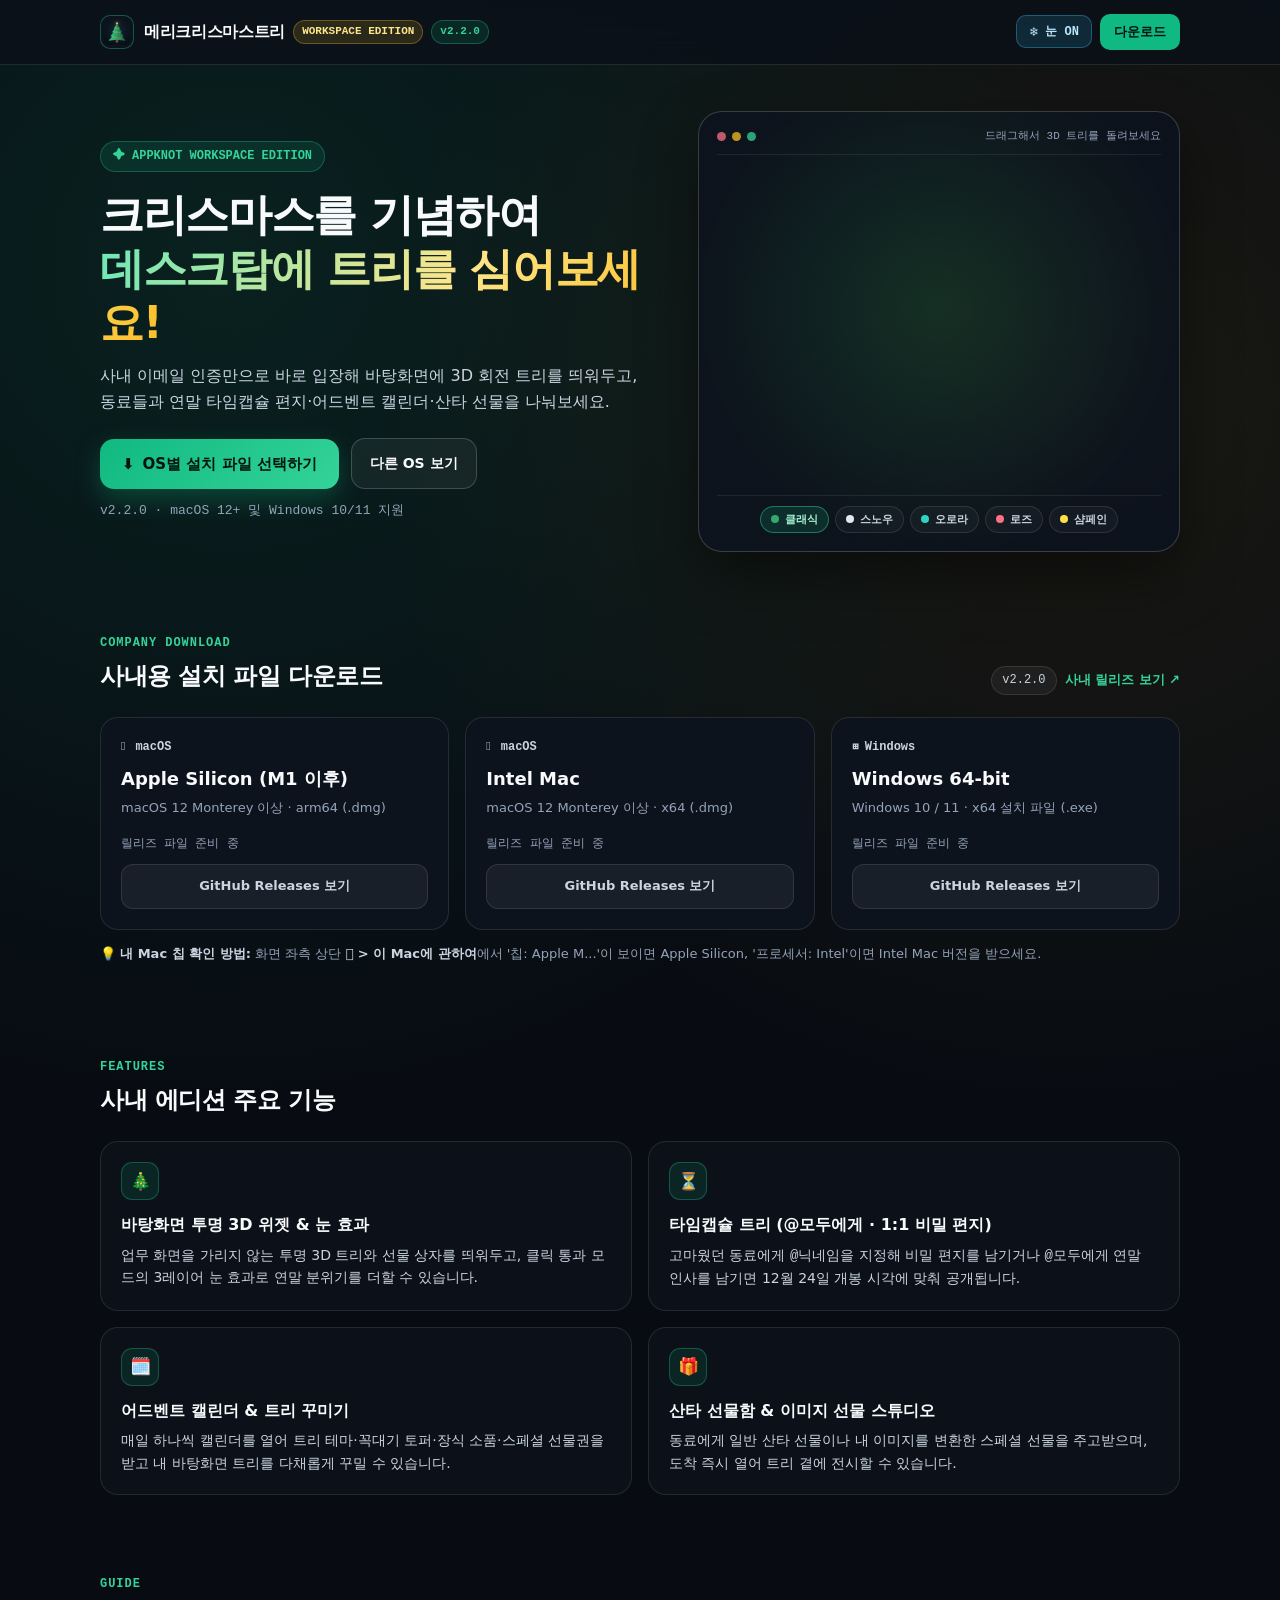
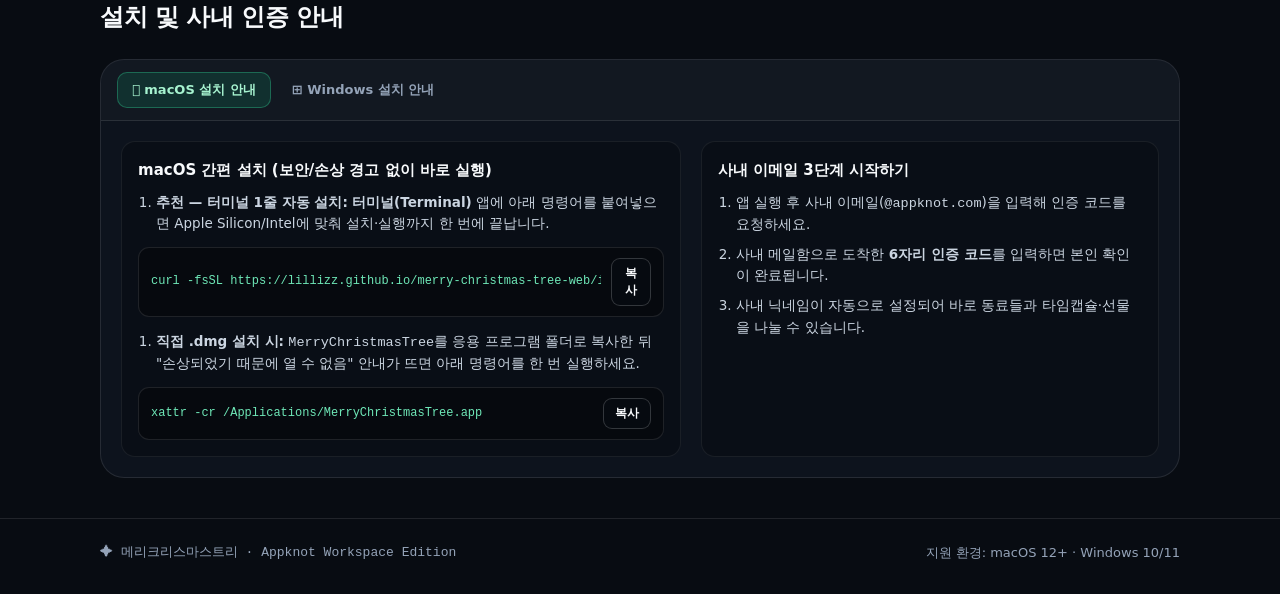
==== company/index.html @ cea4613d "init: init" ====
<!doctype html>
<html lang="ko">
  <head>
    <meta charset="UTF-8" />
    <meta name="viewport" content="width=device-width, initial-scale=1.0" />
    <meta name="robots" content="noindex, nofollow" />
    <title>메리크리스마스트리 (사내 배포용) — 3D 데스크탑 위젯</title>
    <meta
      name="description"
      content="사내 구성원 전용 메리크리스마스트리 데스크탑 위젯 설치 페이지입니다."
    />
    <meta name="theme-color" content="#080c12" />
    <link rel="icon" type="image/png" href="../assets/icon.png" />
    <link rel="stylesheet" href="../assets/styles.css" />
    <script src="../assets/config.company.js" defer></script>
    <script src="../assets/ascii-tree.js" defer></script>
    <script src="../assets/app.js" defer></script>
  </head>
  <body>
    <canvas id="snow-overlay-canvas" class="snow-canvas" aria-hidden="true"></canvas>

    <div class="page-shell">
      <header class="site-header">
        <div class="container header-inner">
          <a href="#top" class="brand-link">
            <img src="../assets/icon.png" alt="메리크리스마스트리 아이콘" class="brand-icon" />
            <span class="brand-text">
              <span class="brand-title">메리크리스마스트리</span>
              <span class="edition-pill mono-font">WORKSPACE EDITION</span>
              <span id="nav-version-badge" class="version-pill mono-font">v2.2.0</span>
            </span>
          </a>

          <div class="header-actions">
            <button
              type="button"
              class="icon-toggle-btn is-active"
              data-snow-toggle
              aria-pressed="true"
              title="배경 눈 내리기 켜기/끄기"
            >
              <span>❄</span>
              <span data-snow-label class="mono-font">눈 ON</span>
            </button>
            <a href="#download" class="nav-cta-btn">다운로드</a>
          </div>
        </div>
      </header>

      <main id="top">
        <!-- 히어로 섹션 -->
        <section class="hero-section">
          <div class="container hero-grid">
            <div>
              <div class="hero-badge mono-font">
                <span>✦</span>
                <span>APPKNOT WORKSPACE EDITION</span>
              </div>
              <h1 class="hero-title">
                크리스마스를 기념하여<br />
                <span class="accent">데스크탑에 트리를 심어보세요!</span>
              </h1>
              <p class="hero-desc">
                사내 이메일 인증만으로 바로 입장해 바탕화면에 3D 회전 트리를 띄워두고,
                동료들과 연말 타임캡슐 편지·어드벤트 캘린더·산타 선물을 나눠보세요.
              </p>

              <div class="hero-cta-row">
                <a id="hero-download-btn" href="#download" class="btn-primary">
                  <span>⬇</span>
                  <span data-btn-label>사내용 설치 파일 다운로드</span>
                </a>
                <a href="#download" class="btn-secondary">다른 OS 보기</a>
              </div>

              <p id="hero-platform-note" class="hero-platform-note mono-font">
                macOS 12+ · Windows 10/11 · 사내 이메일(@appknot.com) 로그인 전용
              </p>

              <div id="mobile-notice" class="mobile-notice" hidden>
                <span>PC(macOS · Windows) 전용 앱입니다. 사내 PC에서 열어 설치해 주세요.</span>
                <button
                  type="button"
                  class="copy-mini-btn"
                  data-copy-text="__CURRENT_URL__"
                >
                  <span data-copy-label>페이지 링크 복사</span>
                </button>
              </div>
            </div>

            <!-- 3D 트리 실시간 미리보기 -->
            <div class="tree-showcase">
              <div class="showcase-topbar">
                <div class="window-dots" aria-hidden="true">
                  <span></span>
                  <span></span>
                  <span></span>
                </div>
                <span class="showcase-hint mono-font">드래그해서 3D 트리를 돌려보세요</span>
              </div>

              <div class="tree-canvas-wrap">
                <canvas id="hero-tree-canvas" class="tree-canvas"></canvas>
              </div>

              <div class="theme-switcher" role="group" aria-label="트리 테마 미리보기">
                <button type="button" class="theme-chip is-active" data-theme-btn="classic">
                  <span class="theme-dot" style="background: #36a86d"></span>
                  <span>클래식</span>
                </button>
                <button type="button" class="theme-chip" data-theme-btn="snow-white">
                  <span class="theme-dot" style="background: #e2e8f0"></span>
                  <span>스노우</span>
                </button>
                <button type="button" class="theme-chip" data-theme-btn="aurora">
                  <span class="theme-dot" style="background: #2dd4bf"></span>
                  <span>오로라</span>
                </button>
                <button type="button" class="theme-chip" data-theme-btn="rose-winter">
                  <span class="theme-dot" style="background: #fb7185"></span>
                  <span>로즈</span>
                </button>
                <button type="button" class="theme-chip" data-theme-btn="champagne">
                  <span class="theme-dot" style="background: #fde047"></span>
                  <span>샴페인</span>
                </button>
              </div>
            </div>
          </div>
        </section>

        <!-- OS별 다운로드 섹션 -->
        <section id="download" class="section-block">
          <div class="container">
            <div class="section-header">
              <div>
                <p class="section-eyebrow mono-font">COMPANY DOWNLOAD</p>
                <h2 class="section-title">사내용 설치 파일 다운로드</h2>
              </div>
              <div class="section-meta">
                <span id="release-version-badge" class="meta-pill mono-font">v2.2.0</span>
                <span id="release-date-badge" class="meta-pill mono-font" hidden></span>
                <a
                  id="github-releases-link"
                  href="#download"
                  target="_blank"
                  rel="noopener noreferrer"
                  class="text-link"
                >
                  사내 릴리즈 보기 ↗
                </a>
              </div>
            </div>

            <div id="release-notes-box" class="release-notes-box" hidden>
              <div class="release-notes-title mono-font">RELEASE NOTES</div>
              <div id="release-notes-text"></div>
            </div>

            <div class="download-grid">
              <article class="download-card" data-platform-card="mac-arm64">
                <div>
                  <div class="card-top-row">
                    <span class="os-tag mono-font"> macOS</span>
                    <span class="rec-badge" data-rec-badge hidden>추천</span>
                  </div>
                  <h3 class="card-title">Apple Silicon (M1 이후)</h3>
                  <p class="card-sub">macOS 12 Monterey 이상 · arm64 (.dmg)</p>
                </div>
                <div class="card-bottom">
                  <span class="asset-meta mono-font" data-asset-meta>확인 중...</span>
                  <a href="#download" class="card-download-btn" data-card-download>
                    <span data-btn-label>설치 파일 다운로드</span>
                  </a>
                </div>
              </article>

              <article class="download-card" data-platform-card="mac-x64">
                <div>
                  <div class="card-top-row">
                    <span class="os-tag mono-font"> macOS</span>
                    <span class="rec-badge" data-rec-badge hidden>추천</span>
                  </div>
                  <h3 class="card-title">Intel Mac</h3>
                  <p class="card-sub">macOS 12 Monterey 이상 · x64 (.dmg)</p>
                </div>
                <div class="card-bottom">
                  <span class="asset-meta mono-font" data-asset-meta>확인 중...</span>
                  <a href="#download" class="card-download-btn" data-card-download>
                    <span data-btn-label>설치 파일 다운로드</span>
                  </a>
                </div>
              </article>

              <article class="download-card" data-platform-card="win-x64">
                <div>
                  <div class="card-top-row">
                    <span class="os-tag mono-font">⊞ Windows</span>
                    <span class="rec-badge" data-rec-badge hidden>추천</span>
                  </div>
                  <h3 class="card-title">Windows 64-bit</h3>
                  <p class="card-sub">Windows 10 / 11 · x64 설치 파일 (.exe)</p>
                </div>
                <div class="card-bottom">
                  <span class="asset-meta mono-font" data-asset-meta>확인 중...</span>
                  <a href="#download" class="card-download-btn" data-card-download>
                    <span data-btn-label>설치 파일 다운로드</span>
                  </a>
                </div>
              </article>
            </div>

            <p class="arch-tip">
              💡 <strong>내 Mac 칩 확인 방법:</strong> 화면 좌측 상단 <strong> &gt; 이 Mac에 관하여</strong>에서
              '칩: Apple M...'이 보이면 Apple Silicon, '프로세서: Intel'이면 Intel Mac 버전을 받으세요.
            </p>
          </div>
        </section>

        <!-- 주요 기능 소개 -->
        <section id="features" class="section-block">
          <div class="container">
            <div class="section-header">
              <div>
                <p class="section-eyebrow mono-font">FEATURES</p>
                <h2 class="section-title">사내 에디션 주요 기능</h2>
              </div>
            </div>

            <div class="features-grid">
              <div class="feature-card">
                <div class="feature-icon">🎄</div>
                <h3>바탕화면 투명 3D 위젯 &amp; 눈 효과</h3>
                <p>
                  업무 화면을 가리지 않는 투명 3D 트리와 선물 상자를 띄워두고,
                  클릭 통과 모드의 3레이어 눈 효과로 연말 분위기를 더할 수 있습니다.
                </p>
              </div>

              <div class="feature-card">
                <div class="feature-icon">⏳</div>
                <h3>타임캡슐 트리 (@모두에게 · 1:1 비밀 편지)</h3>
                <p>
                  고마웠던 동료에게 <code>@닉네임</code>을 지정해 비밀 편지를 남기거나
                  <code>@모두에게</code> 연말 인사를 남기면 12월 24일 개봉 시각에 맞춰 공개됩니다.
                </p>
              </div>

              <div class="feature-card">
                <div class="feature-icon">🗓️</div>
                <h3>어드벤트 캘린더 &amp; 트리 꾸미기</h3>
                <p>
                  매일 하나씩 캘린더를 열어 트리 테마·꼭대기 토퍼·장식 소품·스페셜 선물권을 받고
                  내 바탕화면 트리를 다채롭게 꾸밀 수 있습니다.
                </p>
              </div>

              <div class="feature-card">
                <div class="feature-icon">🎁</div>
                <h3>산타 선물함 &amp; 이미지 선물 스튜디오</h3>
                <p>
                  동료에게 일반 산타 선물이나 내 이미지를 변환한 스페셜 선물을 주고받으며,
                  도착 즉시 열어 트리 곁에 전시할 수 있습니다.
                </p>
              </div>
            </div>
          </div>
        </section>

        <!-- 설치 및 시작 가이드 -->
        <section id="guide" class="section-block">
          <div class="container">
            <div class="section-header">
              <div>
                <p class="section-eyebrow mono-font">GUIDE</p>
                <h2 class="section-title">설치 및 사내 인증 안내</h2>
              </div>
            </div>

            <div class="guide-shell">
              <div class="guide-tabs" role="tablist" aria-label="운영체제별 설치 가이드">
                <button
                  type="button"
                  role="tab"
                  class="guide-tab-btn is-active"
                  data-guide-tab="mac"
                  aria-selected="true"
                >
                   macOS 설치 안내
                </button>
                <button
                  type="button"
                  role="tab"
                  class="guide-tab-btn"
                  data-guide-tab="win"
                  aria-selected="false"
                >
                  ⊞ Windows 설치 안내
                </button>
              </div>

              <div class="guide-body">
                <div class="guide-box" data-guide-panel="mac">
                  <h3>macOS 간편 설치 (보안/손상 경고 없이 바로 실행)</h3>
                  <ol class="guide-list">
                    <li><strong>추천 — 터미널 1줄 자동 설치:</strong> <strong>터미널(Terminal)</strong> 앱에 아래 명령어를 붙여넣으면 Apple Silicon/Intel에 맞춰 설치·실행까지 한 번에 끝납니다.</li>
                  </ol>
                  <div class="code-snippet-box">
                    <code class="mono-font">curl -fsSL https://lillizz.github.io/merry-christmas-tree-web/install-mac.sh | bash -s -- company</code>
                    <button
                      type="button"
                      class="copy-mini-btn"
                      data-copy-text="curl -fsSL https://lillizz.github.io/merry-christmas-tree-web/install-mac.sh | bash -s -- company"
                    >
                      <span data-copy-label>복사</span>
                    </button>
                  </div>
                  <ol class="guide-list" style="margin-top: 14px">
                    <li><strong>직접 .dmg 설치 시:</strong> <code>MerryChristmasTree</code>를 응용 프로그램 폴더로 복사한 뒤 "손상되었기 때문에 열 수 없음" 안내가 뜨면 아래 명령어를 한 번 실행하세요.</li>
                  </ol>
                  <div class="code-snippet-box">
                    <code class="mono-font">xattr -cr /Applications/MerryChristmasTree.app</code>
                    <button
                      type="button"
                      class="copy-mini-btn"
                      data-copy-text="xattr -cr /Applications/MerryChristmasTree.app"
                    >
                      <span data-copy-label>복사</span>
                    </button>
                  </div>
                </div>

                <div class="guide-box" data-guide-panel="win" hidden>
                  <h3>Windows SmartScreen 안내 시 실행 방법</h3>
                  <ol class="guide-list">
                    <li>다운로드한 <code>Setup.exe</code> 파일을 실행합니다.</li>
                    <li>"Windows의 PC 보호" 창이 나타나면 좌측의 <strong>추가 정보</strong>를 클릭합니다.</li>
                    <li>아래에 나타나는 <strong>실행</strong> 버튼을 누르면 설치가 바로 진행됩니다.</li>
                  </ol>
                </div>

                <div class="guide-box">
                  <h3>사내 이메일 3단계 시작하기</h3>
                  <ol class="guide-list">
                    <li>앱 실행 후 사내 이메일(<code>@appknot.com</code>)을 입력해 인증 코드를 요청하세요.</li>
                    <li>사내 메일함으로 도착한 <strong>6자리 인증 코드</strong>를 입력하면 본인 확인이 완료됩니다.</li>
                    <li>사내 닉네임이 자동으로 설정되어 바로 동료들과 타임캡슐·선물을 나눌 수 있습니다.</li>
                  </ol>
                </div>
              </div>
            </div>
          </div>
        </section>
      </main>

      <footer class="site-footer">
        <div class="container footer-inner">
          <span class="mono-font">✦ 메리크리스마스트리 · Appknot Workspace Edition</span>
          <span>지원 환경: macOS 12+ · Windows 10/11</span>
        </div>
      </footer>
    </div>
  </body>
</html>
---- assets/styles.css ----
:root {
  --bg-base: #080c12;
  --bg-header: rgba(11, 16, 24, 0.88);
  --bg-card: #0d131d;
  --bg-card-soft: rgba(13, 19, 29, 0.72);
  --bg-inset: #090e16;
  --border-subtle: rgba(255, 255, 255, 0.1);
  --border-strong: rgba(255, 255, 255, 0.18);
  --text-primary: #f8fafc;
  --text-secondary: #cbd5e1;
  --text-muted: #94a3b8;
  --emerald: #34d399;
  --emerald-strong: #10b981;
  --gold: #fbbf24;
  --sky: #38bdf8;
  --rose: #fb7185;
  --radius-lg: 18px;
  --radius-xl: 24px;
}

*,
*::before,
*::after {
  box-sizing: border-box;
}

html {
  scroll-behavior: smooth;
}

body {
  margin: 0;
  min-height: 100vh;
  background:
    radial-gradient(circle at 18% 12%, rgba(16, 185, 129, 0.12), transparent 38%),
    radial-gradient(circle at 84% 18%, rgba(251, 191, 36, 0.08), transparent 34%),
    var(--bg-base);
  color: var(--text-primary);
  font-family:
    'Pretendard',
    -apple-system,
    BlinkMacSystemFont,
    'Apple SD Gothic Neo',
    'Malgun Gothic',
    system-ui,
    sans-serif;
  line-height: 1.6;
  -webkit-font-smoothing: antialiased;
}

a {
  color: inherit;
  text-decoration: none;
}

button {
  font-family: inherit;
  cursor: pointer;
}

[hidden] {
  display: none !important;
}

.mono-font {
  font-family:
    ui-monospace,
    SFMono-Regular,
    Menlo,
    Monaco,
    Consolas,
    'Liberation Mono',
    'Courier New',
    monospace;
}

.snow-canvas {
  position: fixed;
  inset: 0;
  width: 100vw;
  height: 100vh;
  pointer-events: none;
  z-index: 0;
}

.page-shell {
  position: relative;
  z-index: 1;
  min-height: 100vh;
  display: flex;
  flex-direction: column;
}

.container {
  width: 100%;
  max-width: 1120px;
  margin: 0 auto;
  padding: 0 20px;
}

/* ===== 헤더 ===== */
.site-header {
  position: sticky;
  top: 0;
  z-index: 30;
  background: var(--bg-header);
  backdrop-filter: blur(14px);
  -webkit-backdrop-filter: blur(14px);
  border-bottom: 1px solid var(--border-subtle);
}

.header-inner {
  height: 64px;
  display: flex;
  align-items: center;
  justify-content: space-between;
  gap: 12px;
}

.brand-link {
  display: inline-flex;
  align-items: center;
  gap: 10px;
  min-width: 0;
}

.brand-icon {
  width: 34px;
  height: 34px;
  border-radius: 10px;
  border: 1px solid rgba(52, 211, 153, 0.35);
  background: #0b131d;
  object-fit: cover;
  flex-shrink: 0;
}

.brand-text {
  display: flex;
  align-items: center;
  gap: 8px;
  flex-wrap: wrap;
}

.brand-title {
  font-size: 16px;
  font-weight: 700;
  letter-spacing: -0.02em;
  color: var(--text-primary);
}

.version-pill {
  display: inline-flex;
  align-items: center;
  padding: 2px 8px;
  border-radius: 999px;
  font-size: 11px;
  font-weight: 600;
  color: var(--emerald);
  background: rgba(16, 185, 129, 0.14);
  border: 1px solid rgba(52, 211, 153, 0.3);
}

.edition-pill {
  display: inline-flex;
  align-items: center;
  padding: 2px 8px;
  border-radius: 999px;
  font-size: 11px;
  font-weight: 600;
  color: #fde68a;
  background: rgba(251, 191, 36, 0.14);
  border: 1px solid rgba(251, 191, 36, 0.32);
}

.header-actions {
  display: flex;
  align-items: center;
  gap: 8px;
}

.icon-toggle-btn {
  display: inline-flex;
  align-items: center;
  gap: 6px;
  padding: 7px 12px;
  border-radius: 10px;
  border: 1px solid var(--border-subtle);
  background: rgba(255, 255, 255, 0.04);
  color: var(--text-secondary);
  font-size: 12px;
  font-weight: 600;
  transition:
    background-color 0.16s ease,
    border-color 0.16s ease,
    color 0.16s ease;
}

.icon-toggle-btn:hover {
  background: rgba(255, 255, 255, 0.09);
  color: var(--text-primary);
}

.icon-toggle-btn.is-active {
  color: #bae6fd;
  background: rgba(56, 189, 248, 0.14);
  border-color: rgba(56, 189, 248, 0.35);
}

.nav-cta-btn {
  display: inline-flex;
  align-items: center;
  gap: 6px;
  padding: 8px 14px;
  border-radius: 10px;
  background: var(--emerald-strong);
  color: #04130d;
  font-size: 13px;
  font-weight: 700;
  transition:
    transform 0.15s ease,
    background-color 0.15s ease;
}

.nav-cta-btn:hover {
  background: var(--emerald);
  transform: translateY(-1px);
}

/* ===== 히어로 ===== */
.hero-section {
  padding: 46px 0 42px;
}

.hero-grid {
  display: grid;
  grid-template-columns: minmax(0, 1.08fr) minmax(0, 0.92fr);
  gap: 32px;
  align-items: center;
}

.hero-badge {
  display: inline-flex;
  align-items: center;
  gap: 7px;
  padding: 5px 12px;
  border-radius: 999px;
  font-size: 12px;
  font-weight: 600;
  color: var(--emerald);
  background: rgba(16, 185, 129, 0.12);
  border: 1px solid rgba(52, 211, 153, 0.28);
  margin-bottom: 16px;
}

.hero-title {
  margin: 0 0 14px;
  font-size: clamp(30px, 4.2vw, 44px);
  line-height: 1.22;
  letter-spacing: -0.03em;
  font-weight: 800;
}

.hero-title .accent {
  background: linear-gradient(120deg, #6ee7b7 0%, #fde68a 60%, #fbbf24 100%);
  -webkit-background-clip: text;
  background-clip: text;
  color: transparent;
}

.hero-desc {
  margin: 0 0 24px;
  font-size: 16px;
  color: var(--text-secondary);
  max-width: 540px;
}

.hero-cta-row {
  display: flex;
  flex-wrap: wrap;
  align-items: center;
  gap: 12px;
}

.btn-primary {
  display: inline-flex;
  align-items: center;
  justify-content: center;
  gap: 8px;
  padding: 13px 22px;
  border-radius: 14px;
  background: linear-gradient(135deg, #10b981 0%, #34d399 100%);
  color: #03150e;
  font-size: 15px;
  font-weight: 800;
  border: none;
  box-shadow: 0 10px 26px rgba(16, 185, 129, 0.28);
  transition:
    transform 0.16s ease,
    box-shadow 0.16s ease,
    filter 0.16s ease;
}

.btn-primary:hover {
  transform: translateY(-2px);
  box-shadow: 0 14px 32px rgba(16, 185, 129, 0.36);
  filter: brightness(1.04);
}

.btn-secondary {
  display: inline-flex;
  align-items: center;
  justify-content: center;
  gap: 7px;
  padding: 13px 18px;
  border-radius: 14px;
  background: rgba(255, 255, 255, 0.05);
  border: 1px solid var(--border-strong);
  color: var(--text-primary);
  font-size: 14px;
  font-weight: 600;
  transition:
    background-color 0.16s ease,
    border-color 0.16s ease;
}

.btn-secondary:hover {
  background: rgba(255, 255, 255, 0.1);
}

.hero-platform-note {
  margin: 12px 0 0;
  font-size: 13px;
  color: var(--text-muted);
}

.mobile-notice {
  margin-top: 16px;
  padding: 13px 15px;
  border-radius: 14px;
  background: rgba(251, 191, 36, 0.1);
  border: 1px solid rgba(251, 191, 36, 0.3);
  display: flex;
  flex-wrap: wrap;
  align-items: center;
  justify-content: space-between;
  gap: 10px;
  font-size: 13px;
  color: #fef3c7;
}

.copy-mini-btn {
  display: inline-flex;
  align-items: center;
  gap: 5px;
  padding: 6px 11px;
  border-radius: 9px;
  border: 1px solid rgba(255, 255, 255, 0.18);
  background: rgba(8, 12, 18, 0.72);
  color: var(--text-primary);
  font-size: 12px;
  font-weight: 600;
  transition:
    background-color 0.15s ease,
    border-color 0.15s ease;
}

.copy-mini-btn:hover {
  background: rgba(255, 255, 255, 0.12);
}

.copy-mini-btn.is-copied {
  border-color: rgba(52, 211, 153, 0.5);
  color: var(--emerald);
}

/* ===== 3D ASCII 트리 쇼케이스 ===== */
.tree-showcase {
  background: radial-gradient(
    circle at 50% 44%,
    rgba(16, 185, 129, 0.14),
    rgba(13, 19, 29, 0.96) 72%
  );
  border: 1px solid var(--border-strong);
  border-radius: var(--radius-xl);
  padding: 16px 18px 18px;
  box-shadow: 0 24px 60px rgba(0, 0, 0, 0.45);
}

.showcase-topbar {
  display: flex;
  align-items: center;
  justify-content: space-between;
  gap: 10px;
  padding-bottom: 8px;
  border-bottom: 1px solid rgba(255, 255, 255, 0.08);
}

.window-dots {
  display: inline-flex;
  align-items: center;
  gap: 6px;
}

.window-dots span {
  width: 9px;
  height: 9px;
  border-radius: 999px;
  background: rgba(255, 255, 255, 0.2);
}

.window-dots span:nth-child(1) {
  background: rgba(251, 113, 133, 0.75);
}

.window-dots span:nth-child(2) {
  background: rgba(251, 191, 36, 0.75);
}

.window-dots span:nth-child(3) {
  background: rgba(52, 211, 153, 0.75);
}

.showcase-hint {
  font-size: 11px;
  color: var(--text-muted);
}

.tree-canvas-wrap {
  position: relative;
  height: 340px;
  width: 100%;
}

.tree-canvas {
  display: block;
  width: 100%;
  height: 100%;
  touch-action: pan-y;
}

.theme-switcher {
  display: flex;
  flex-wrap: wrap;
  justify-content: center;
  gap: 6px;
  padding-top: 10px;
  border-top: 1px solid rgba(255, 255, 255, 0.08);
}

.theme-chip {
  display: inline-flex;
  align-items: center;
  gap: 6px;
  padding: 5px 10px;
  border-radius: 999px;
  border: 1px solid var(--border-subtle);
  background: rgba(255, 255, 255, 0.03);
  color: var(--text-secondary);
  font-size: 11px;
  font-weight: 600;
  transition: all 0.15s ease;
}

.theme-chip:hover {
  background: rgba(255, 255, 255, 0.08);
  color: var(--text-primary);
}

.theme-chip.is-active {
  background: rgba(16, 185, 129, 0.16);
  border-color: rgba(52, 211, 153, 0.45);
  color: #a7f3d0;
}

.theme-dot {
  width: 8px;
  height: 8px;
  border-radius: 999px;
}

/* ===== 공통 섹션 ===== */
.section-block {
  padding: 40px 0;
}

.section-header {
  display: flex;
  flex-wrap: wrap;
  align-items: flex-end;
  justify-content: space-between;
  gap: 14px;
  margin-bottom: 22px;
}

.section-eyebrow {
  margin: 0 0 4px;
  font-size: 12px;
  font-weight: 700;
  letter-spacing: 0.08em;
  color: var(--emerald);
  text-transform: uppercase;
}

.section-title {
  margin: 0;
  font-size: 24px;
  font-weight: 800;
  letter-spacing: -0.02em;
}

.section-meta {
  display: inline-flex;
  align-items: center;
  gap: 8px;
  flex-wrap: wrap;
}

.meta-pill {
  padding: 4px 10px;
  border-radius: 999px;
  font-size: 12px;
  color: var(--text-secondary);
  background: rgba(255, 255, 255, 0.05);
  border: 1px solid var(--border-subtle);
}

.text-link {
  font-size: 13px;
  font-weight: 600;
  color: var(--emerald);
}

.text-link:hover {
  text-decoration: underline;
}

.release-notes-box {
  margin-bottom: 18px;
  padding: 13px 16px;
  border-radius: 14px;
  background: rgba(255, 255, 255, 0.035);
  border: 1px solid var(--border-subtle);
  font-size: 13px;
  color: var(--text-secondary);
}

.release-notes-title {
  font-size: 11px;
  font-weight: 700;
  color: var(--gold);
  margin-bottom: 4px;
}

/* ===== OS 다운로드 카드 ===== */
.download-grid {
  display: grid;
  grid-template-columns: repeat(3, minmax(0, 1fr));
  gap: 16px;
}

.download-card {
  position: relative;
  display: flex;
  flex-direction: column;
  justify-content: space-between;
  gap: 16px;
  padding: 20px;
  border-radius: var(--radius-lg);
  background: var(--bg-card);
  border: 1px solid var(--border-subtle);
  transition:
    transform 0.16s ease,
    border-color 0.16s ease;
}

.download-card:hover {
  transform: translateY(-2px);
  border-color: var(--border-strong);
}

.download-card.is-recommended {
  border-color: rgba(52, 211, 153, 0.55);
  background: linear-gradient(
    180deg,
    rgba(16, 185, 129, 0.1) 0%,
    var(--bg-card) 48%
  );
  box-shadow: 0 12px 30px rgba(16, 185, 129, 0.12);
}

.card-top-row {
  display: flex;
  align-items: center;
  justify-content: space-between;
  gap: 8px;
  margin-bottom: 8px;
}

.os-tag {
  display: inline-flex;
  align-items: center;
  gap: 6px;
  font-size: 12px;
  font-weight: 700;
  color: var(--text-secondary);
}

.rec-badge {
  padding: 2px 8px;
  border-radius: 999px;
  font-size: 11px;
  font-weight: 700;
  color: #03150e;
  background: var(--emerald);
}

.card-title {
  margin: 0 0 4px;
  font-size: 18px;
  font-weight: 700;
}

.card-sub {
  margin: 0;
  font-size: 13px;
  color: var(--text-muted);
}

.card-bottom {
  display: flex;
  flex-direction: column;
  gap: 10px;
}

.asset-meta {
  font-size: 12px;
  color: var(--text-muted);
}

.card-download-btn {
  display: inline-flex;
  align-items: center;
  justify-content: center;
  width: 100%;
  padding: 11px 14px;
  border-radius: 12px;
  background: rgba(16, 185, 129, 0.16);
  border: 1px solid rgba(52, 211, 153, 0.38);
  color: #a7f3d0;
  font-size: 13px;
  font-weight: 700;
  transition: all 0.15s ease;
}

.card-download-btn:hover {
  background: var(--emerald-strong);
  color: #03150e;
}

.download-card.is-recommended .card-download-btn {
  background: var(--emerald-strong);
  border-color: var(--emerald);
  color: #03150e;
}

.download-card.is-recommended .card-download-btn:hover {
  background: var(--emerald);
}

.card-download-btn.is-secondary {
  background: rgba(255, 255, 255, 0.05);
  border-color: var(--border-subtle);
  color: var(--text-secondary);
}

.card-download-btn.is-secondary:hover {
  background: rgba(255, 255, 255, 0.11);
  color: var(--text-primary);
}

.arch-tip {
  margin-top: 14px;
  font-size: 13px;
  color: var(--text-muted);
}

.arch-tip strong {
  color: var(--text-secondary);
}

/* ===== 기능 카드 ===== */
.features-grid {
  display: grid;
  grid-template-columns: repeat(2, minmax(0, 1fr));
  gap: 16px;
}

.feature-card {
  padding: 20px;
  border-radius: var(--radius-lg);
  background: var(--bg-card-soft);
  border: 1px solid var(--border-subtle);
}

.feature-icon {
  display: inline-flex;
  align-items: center;
  justify-content: center;
  width: 38px;
  height: 38px;
  border-radius: 11px;
  background: rgba(16, 185, 129, 0.12);
  border: 1px solid rgba(52, 211, 153, 0.28);
  color: var(--emerald);
  font-size: 17px;
  margin-bottom: 12px;
}

.feature-card h3 {
  margin: 0 0 6px;
  font-size: 16px;
  font-weight: 700;
}

.feature-card p {
  margin: 0;
  font-size: 14px;
  color: var(--text-secondary);
}

/* ===== 설치 & 시작 가이드 ===== */
.guide-shell {
  border-radius: var(--radius-xl);
  background: var(--bg-card);
  border: 1px solid var(--border-subtle);
  overflow: hidden;
}

.guide-tabs {
  display: flex;
  gap: 6px;
  padding: 12px 16px;
  border-bottom: 1px solid var(--border-subtle);
  background: rgba(255, 255, 255, 0.02);
}

.guide-tab-btn {
  padding: 8px 14px;
  border-radius: 10px;
  border: 1px solid transparent;
  background: transparent;
  color: var(--text-muted);
  font-size: 13px;
  font-weight: 700;
  transition: all 0.15s ease;
}

.guide-tab-btn:hover {
  color: var(--text-primary);
  background: rgba(255, 255, 255, 0.05);
}

.guide-tab-btn.is-active {
  color: #a7f3d0;
  background: rgba(16, 185, 129, 0.15);
  border-color: rgba(52, 211, 153, 0.35);
}

.guide-body {
  padding: 20px;
  display: grid;
  grid-template-columns: minmax(0, 1.1fr) minmax(0, 0.9fr);
  gap: 20px;
}

.guide-box {
  padding: 16px;
  border-radius: 14px;
  background: var(--bg-inset);
  border: 1px solid rgba(255, 255, 255, 0.07);
}

.guide-box h3 {
  margin: 0 0 10px;
  font-size: 15px;
  font-weight: 700;
  color: var(--text-primary);
}

.guide-list {
  margin: 0;
  padding-left: 18px;
  font-size: 13.5px;
  color: var(--text-secondary);
  display: flex;
  flex-direction: column;
  gap: 8px;
}

.code-snippet-box {
  margin-top: 12px;
  padding: 10px 12px;
  border-radius: 11px;
  background: #06090e;
  border: 1px solid var(--border-subtle);
  display: flex;
  align-items: center;
  justify-content: space-between;
  gap: 10px;
}

.code-snippet-box code {
  font-size: 12px;
  color: #6ee7b7;
  overflow-x: auto;
  white-space: nowrap;
}

/* ===== 푸터 ===== */
.site-footer {
  margin-top: auto;
  border-top: 1px solid var(--border-subtle);
  padding: 24px 0 32px;
  color: var(--text-muted);
  font-size: 13px;
}

.footer-inner {
  display: flex;
  flex-wrap: wrap;
  align-items: center;
  justify-content: space-between;
  gap: 10px;
}

/* ===== 반응형 ===== */
@media (max-width: 920px) {
  .hero-grid {
    grid-template-columns: 1fr;
    gap: 24px;
  }

  .download-grid {
    grid-template-columns: 1fr;
  }

  .guide-body {
    grid-template-columns: 1fr;
  }
}

@media (max-width: 640px) {
  .hero-section {
    padding: 28px 0 26px;
  }

  .tree-canvas-wrap {
    height: 280px;
  }

  .features-grid {
    grid-template-columns: 1fr;
  }

  .nav-cta-btn {
    display: none;
  }
}
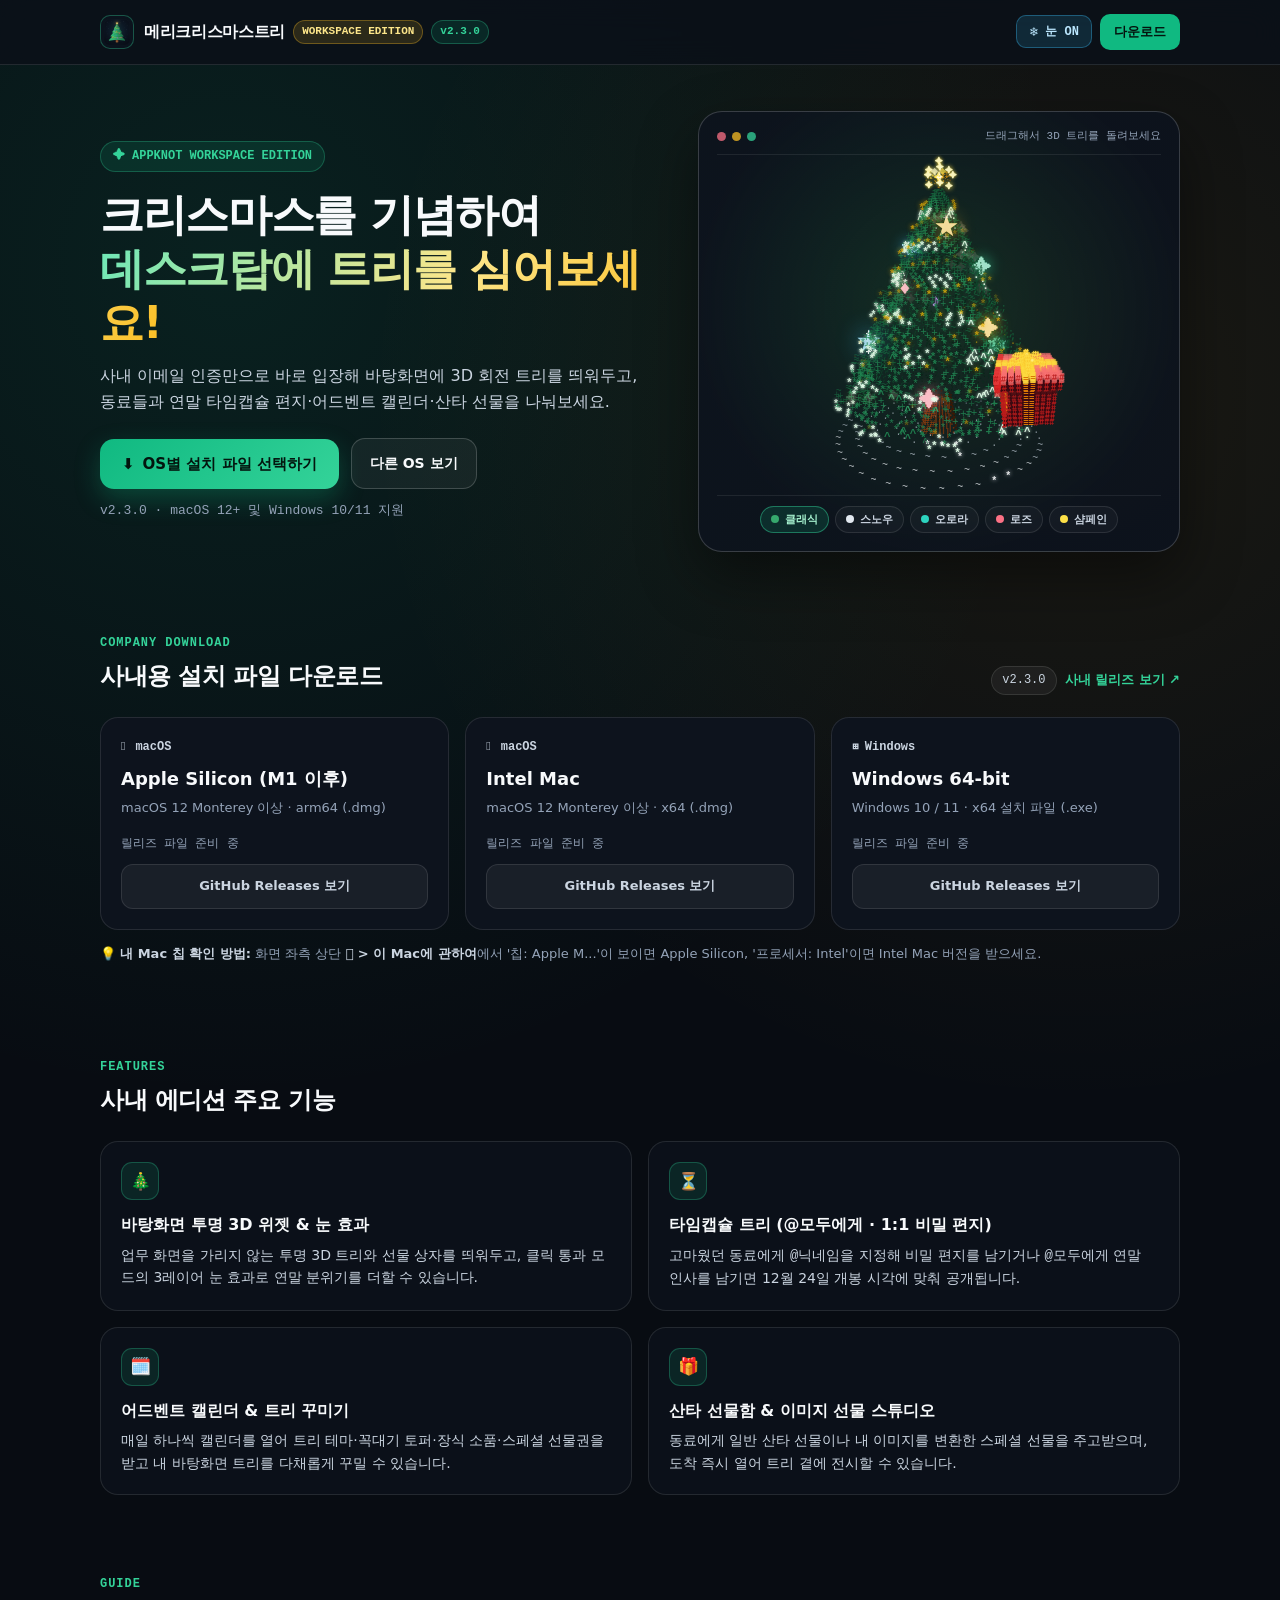
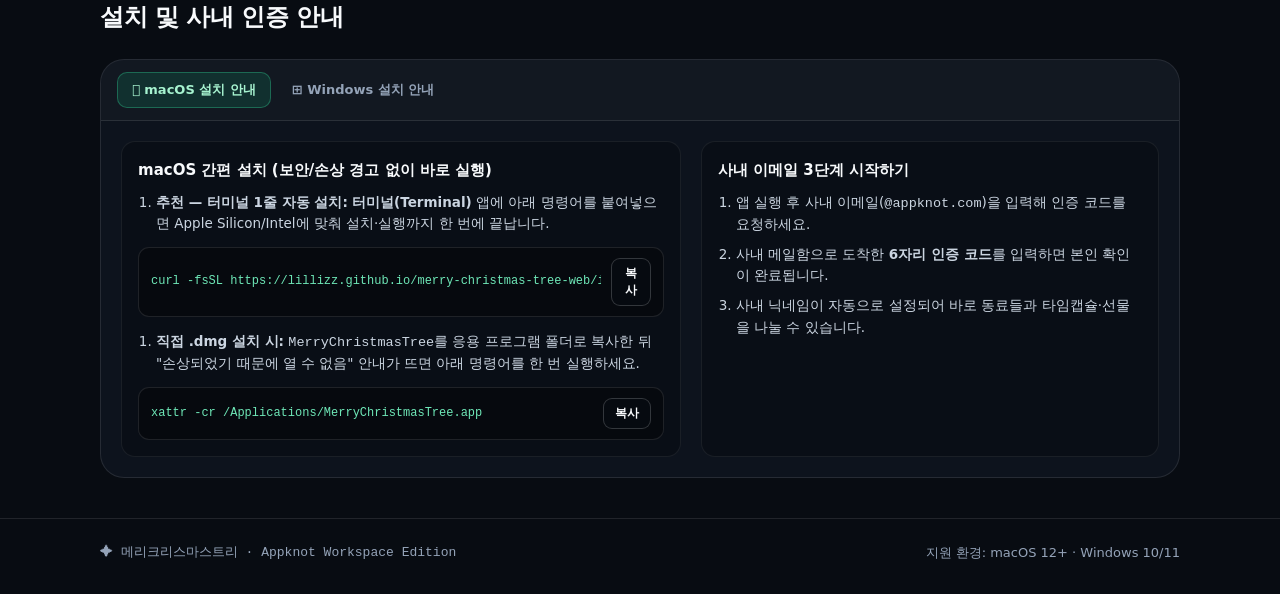
==== commit 14fc6606: "chore: 배포 페이지 기본 버전 표기를 v2.3.0으로 업데이트 Co-Authored-By: Gemini 4 Neon <gemini-code-assist[bot]@users.n" ====
--- a/company/index.html
+++ b/company/index.html
@@ -27,7 +27,7 @@
             <span class="brand-text">
               <span class="brand-title">메리크리스마스트리</span>
               <span class="edition-pill mono-font">WORKSPACE EDITION</span>
-              <span id="nav-version-badge" class="version-pill mono-font">v2.2.0</span>
+              <span id="nav-version-badge" class="version-pill mono-font">v2.3.0</span>
             </span>
           </a>
 
@@ -139,7 +139,7 @@
                 <h2 class="section-title">사내용 설치 파일 다운로드</h2>
               </div>
               <div class="section-meta">
-                <span id="release-version-badge" class="meta-pill mono-font">v2.2.0</span>
+                <span id="release-version-badge" class="meta-pill mono-font">v2.3.0</span>
                 <span id="release-date-badge" class="meta-pill mono-font" hidden></span>
                 <a
                   id="github-releases-link"
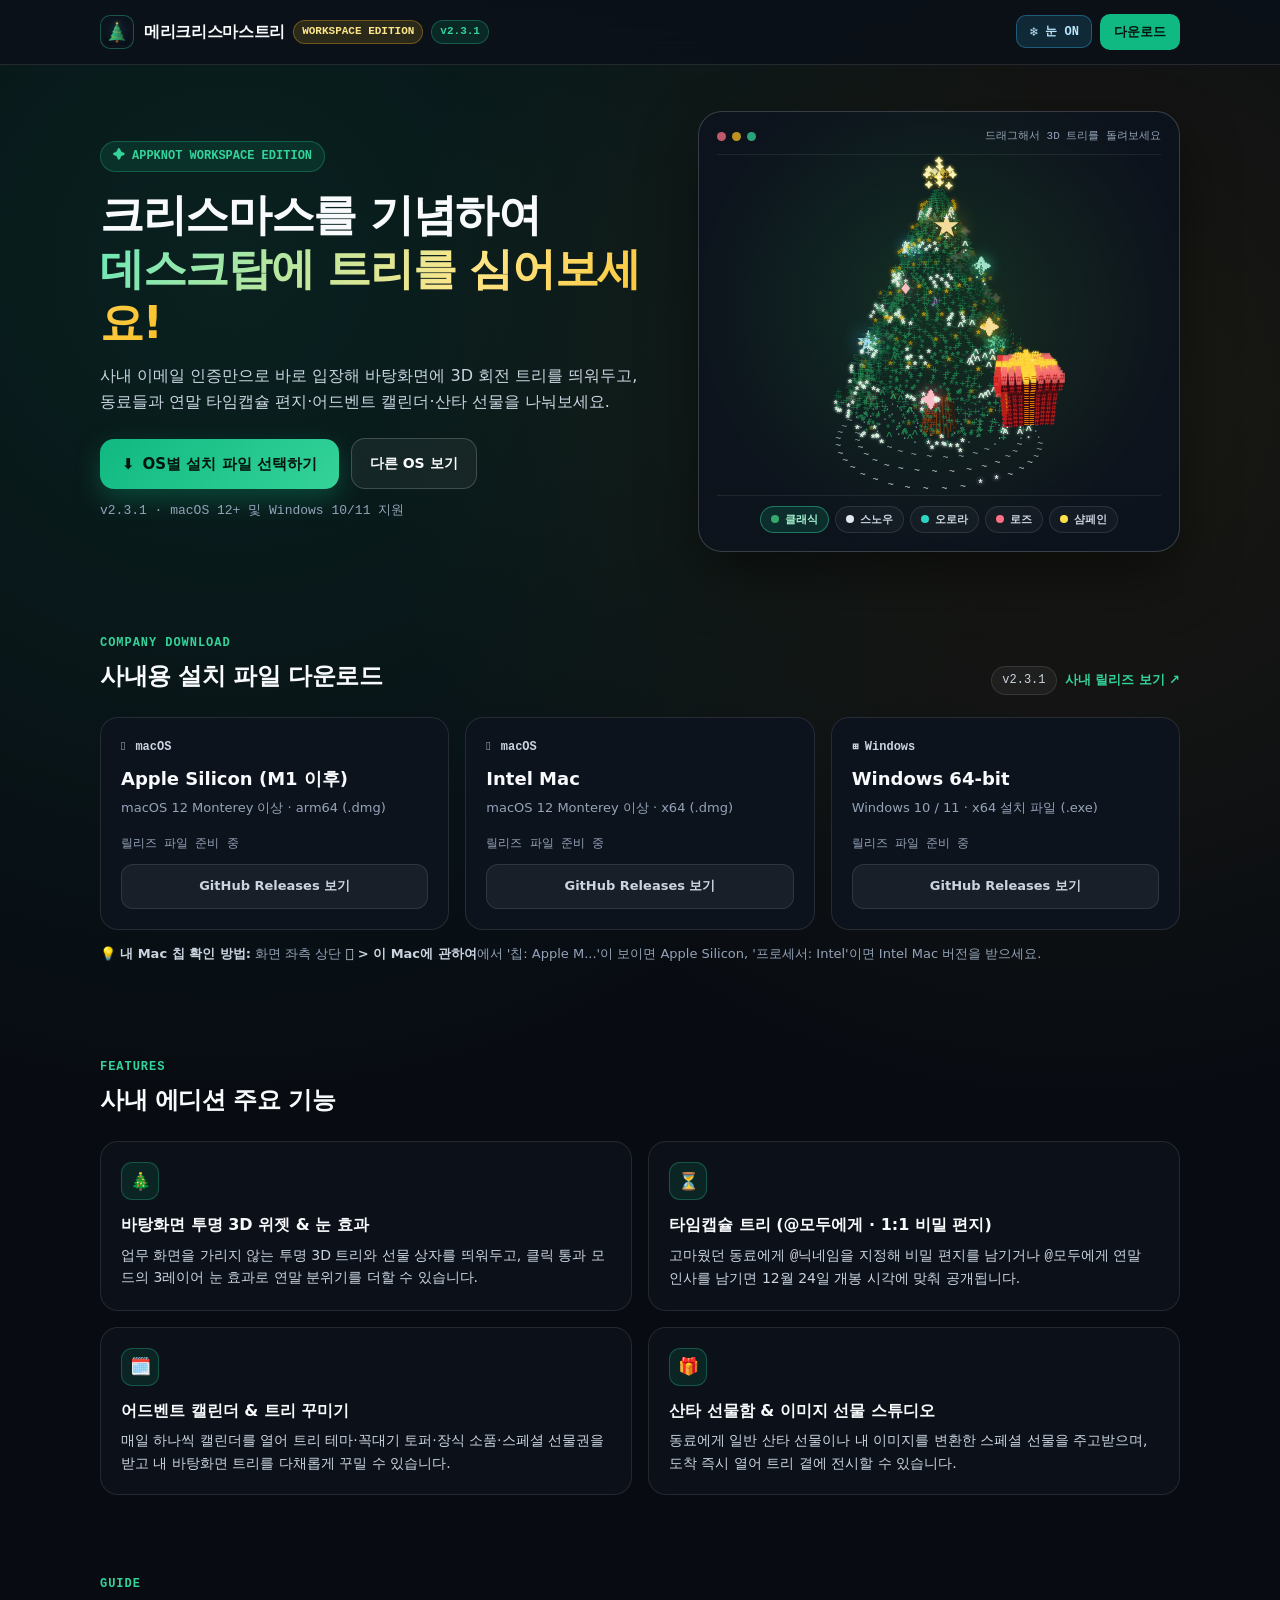
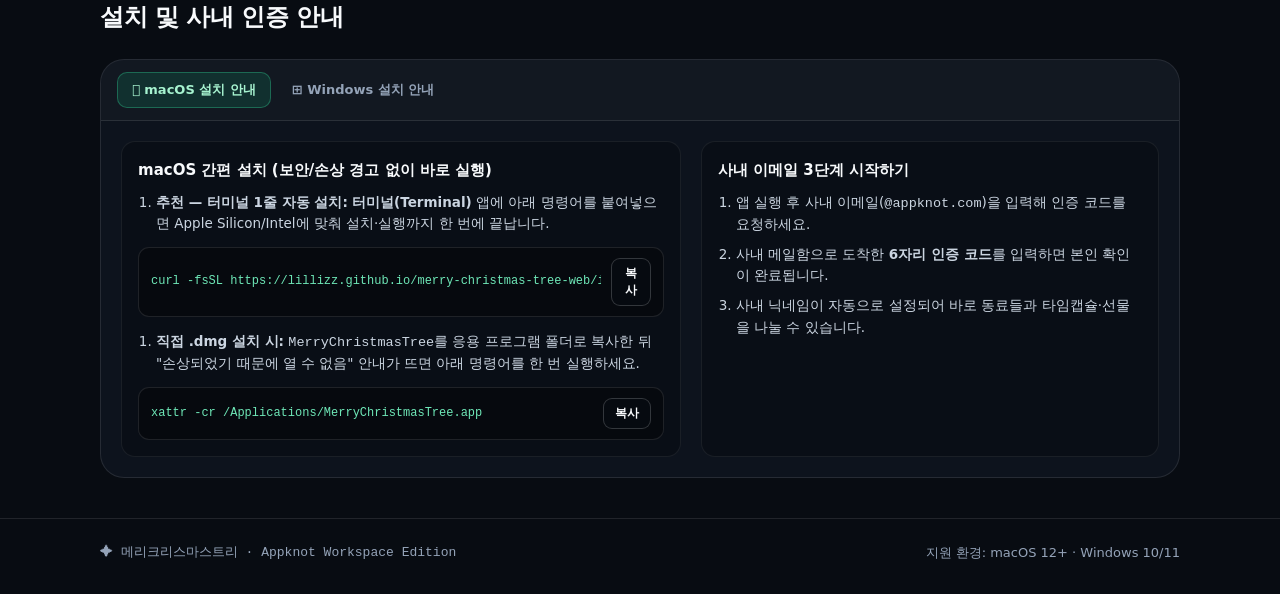
==== commit 7d818430: "chore: 배포 페이지 기본 버전 표기를 v2.3.1으로 업데이트 Co-Authored-By: Gemini 4 Neon <gemini-code-assist[bot]@users.n" ====
--- a/company/index.html
+++ b/company/index.html
@@ -27,7 +27,7 @@
             <span class="brand-text">
               <span class="brand-title">메리크리스마스트리</span>
               <span class="edition-pill mono-font">WORKSPACE EDITION</span>
-              <span id="nav-version-badge" class="version-pill mono-font">v2.3.0</span>
+              <span id="nav-version-badge" class="version-pill mono-font">v2.3.1</span>
             </span>
           </a>
 
@@ -139,7 +139,7 @@
                 <h2 class="section-title">사내용 설치 파일 다운로드</h2>
               </div>
               <div class="section-meta">
-                <span id="release-version-badge" class="meta-pill mono-font">v2.3.0</span>
+                <span id="release-version-badge" class="meta-pill mono-font">v2.3.1</span>
                 <span id="release-date-badge" class="meta-pill mono-font" hidden></span>
                 <a
                   id="github-releases-link"
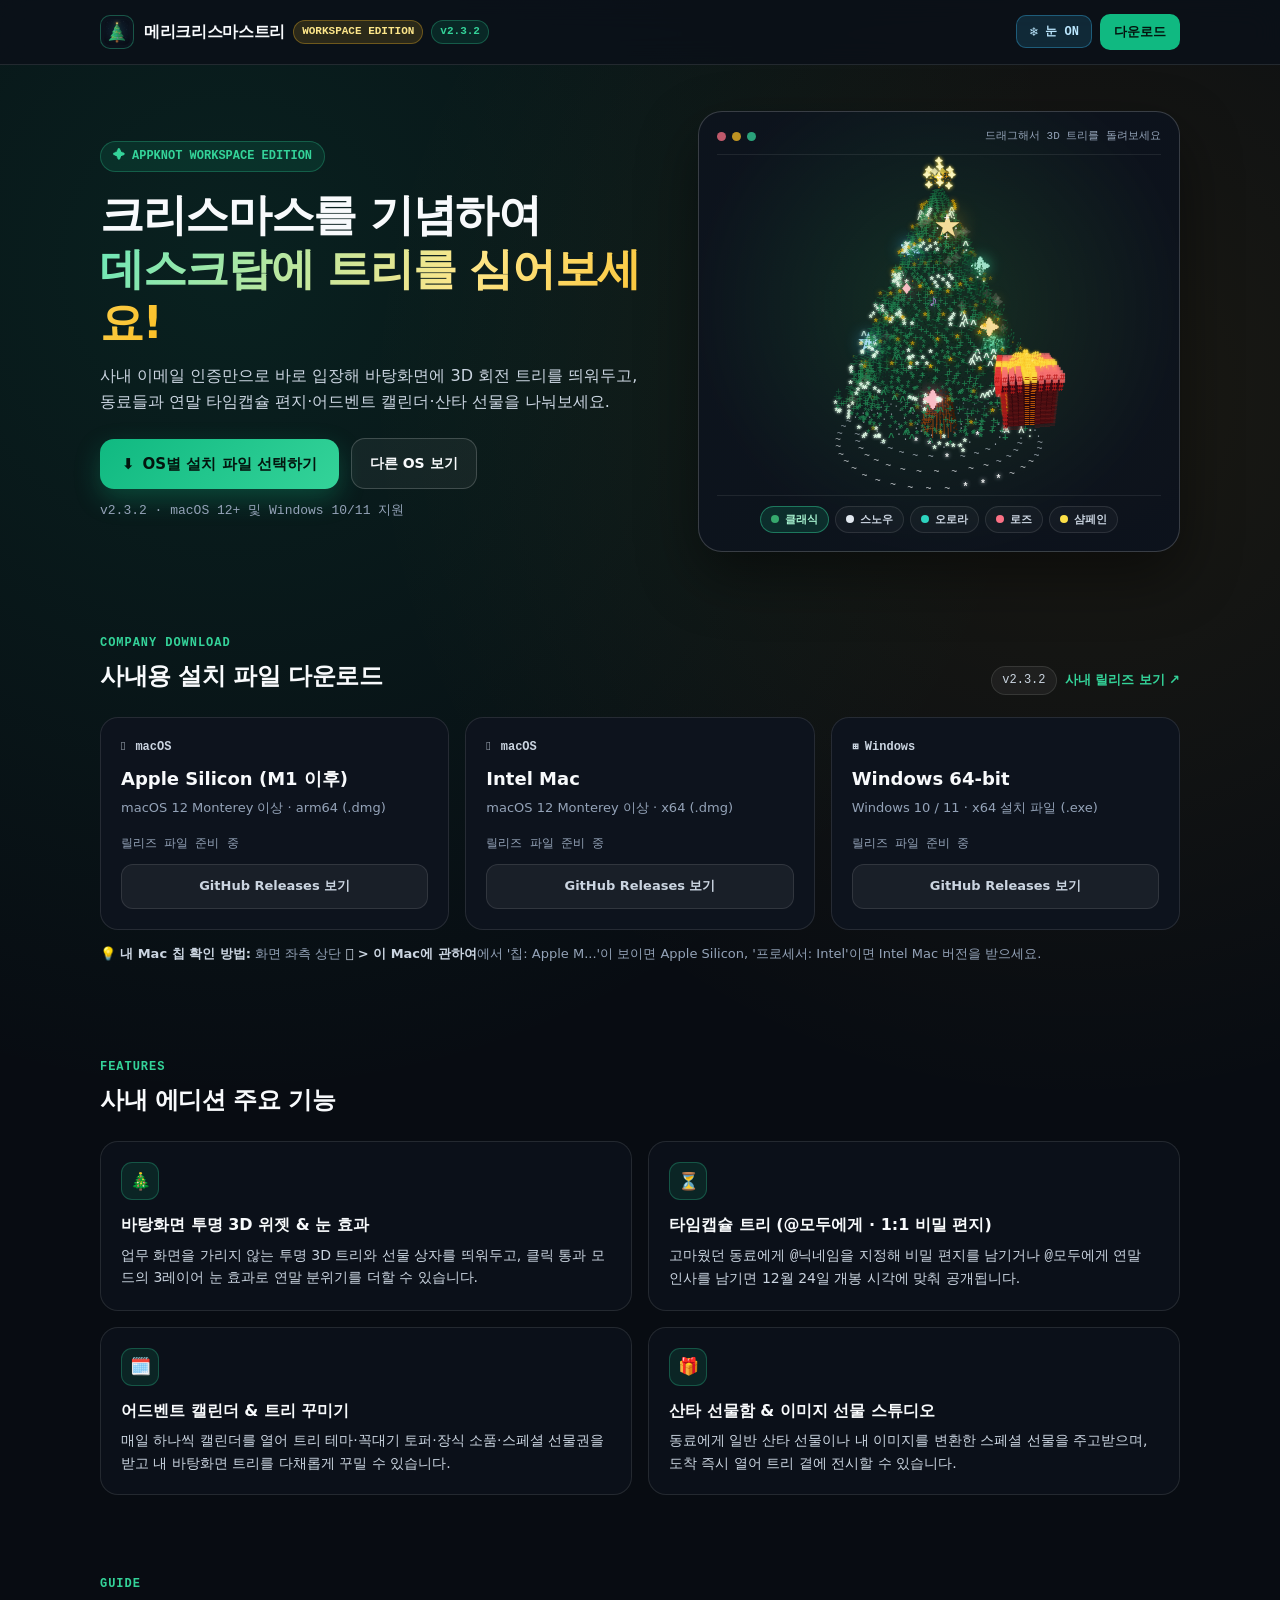
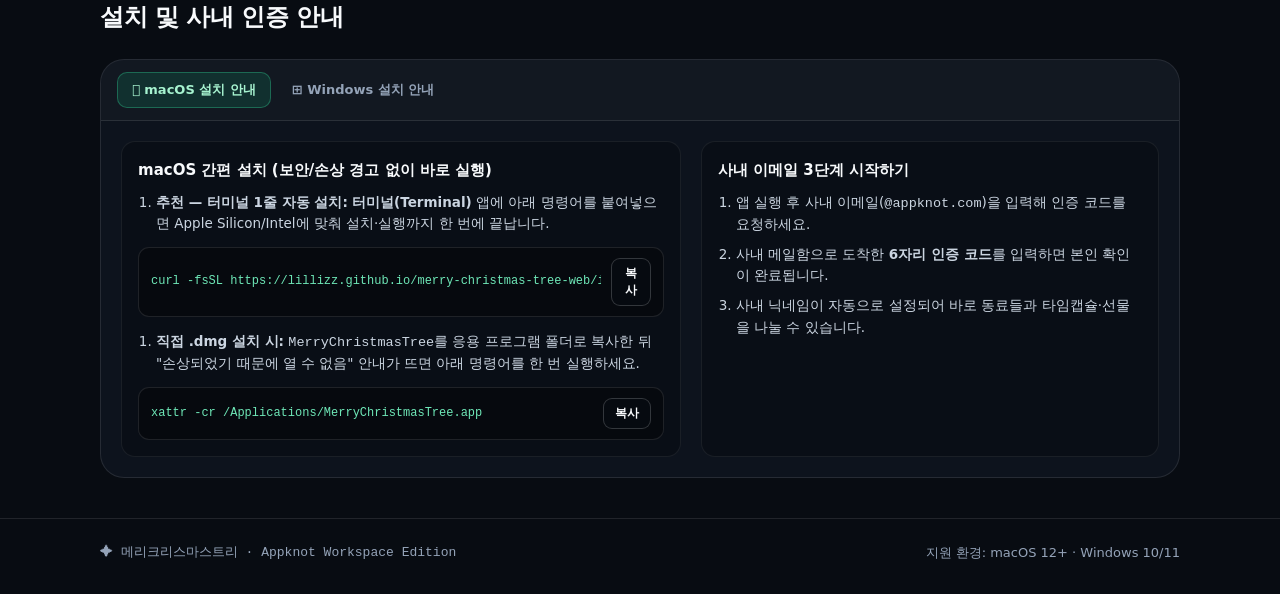
==== commit fe3748a5: "chore: 배포 페이지 기본 버전 표기를 v2.3.2로 업데이트 Co-Authored-By: Gemini 4 Neon <gemini-code-assist[bot]@users.no" ====
--- a/company/index.html
+++ b/company/index.html
@@ -27,7 +27,7 @@
             <span class="brand-text">
               <span class="brand-title">메리크리스마스트리</span>
               <span class="edition-pill mono-font">WORKSPACE EDITION</span>
-              <span id="nav-version-badge" class="version-pill mono-font">v2.3.1</span>
+              <span id="nav-version-badge" class="version-pill mono-font">v2.3.2</span>
             </span>
           </a>
 
@@ -139,7 +139,7 @@
                 <h2 class="section-title">사내용 설치 파일 다운로드</h2>
               </div>
               <div class="section-meta">
-                <span id="release-version-badge" class="meta-pill mono-font">v2.3.1</span>
+                <span id="release-version-badge" class="meta-pill mono-font">v2.3.2</span>
                 <span id="release-date-badge" class="meta-pill mono-font" hidden></span>
                 <a
                   id="github-releases-link"
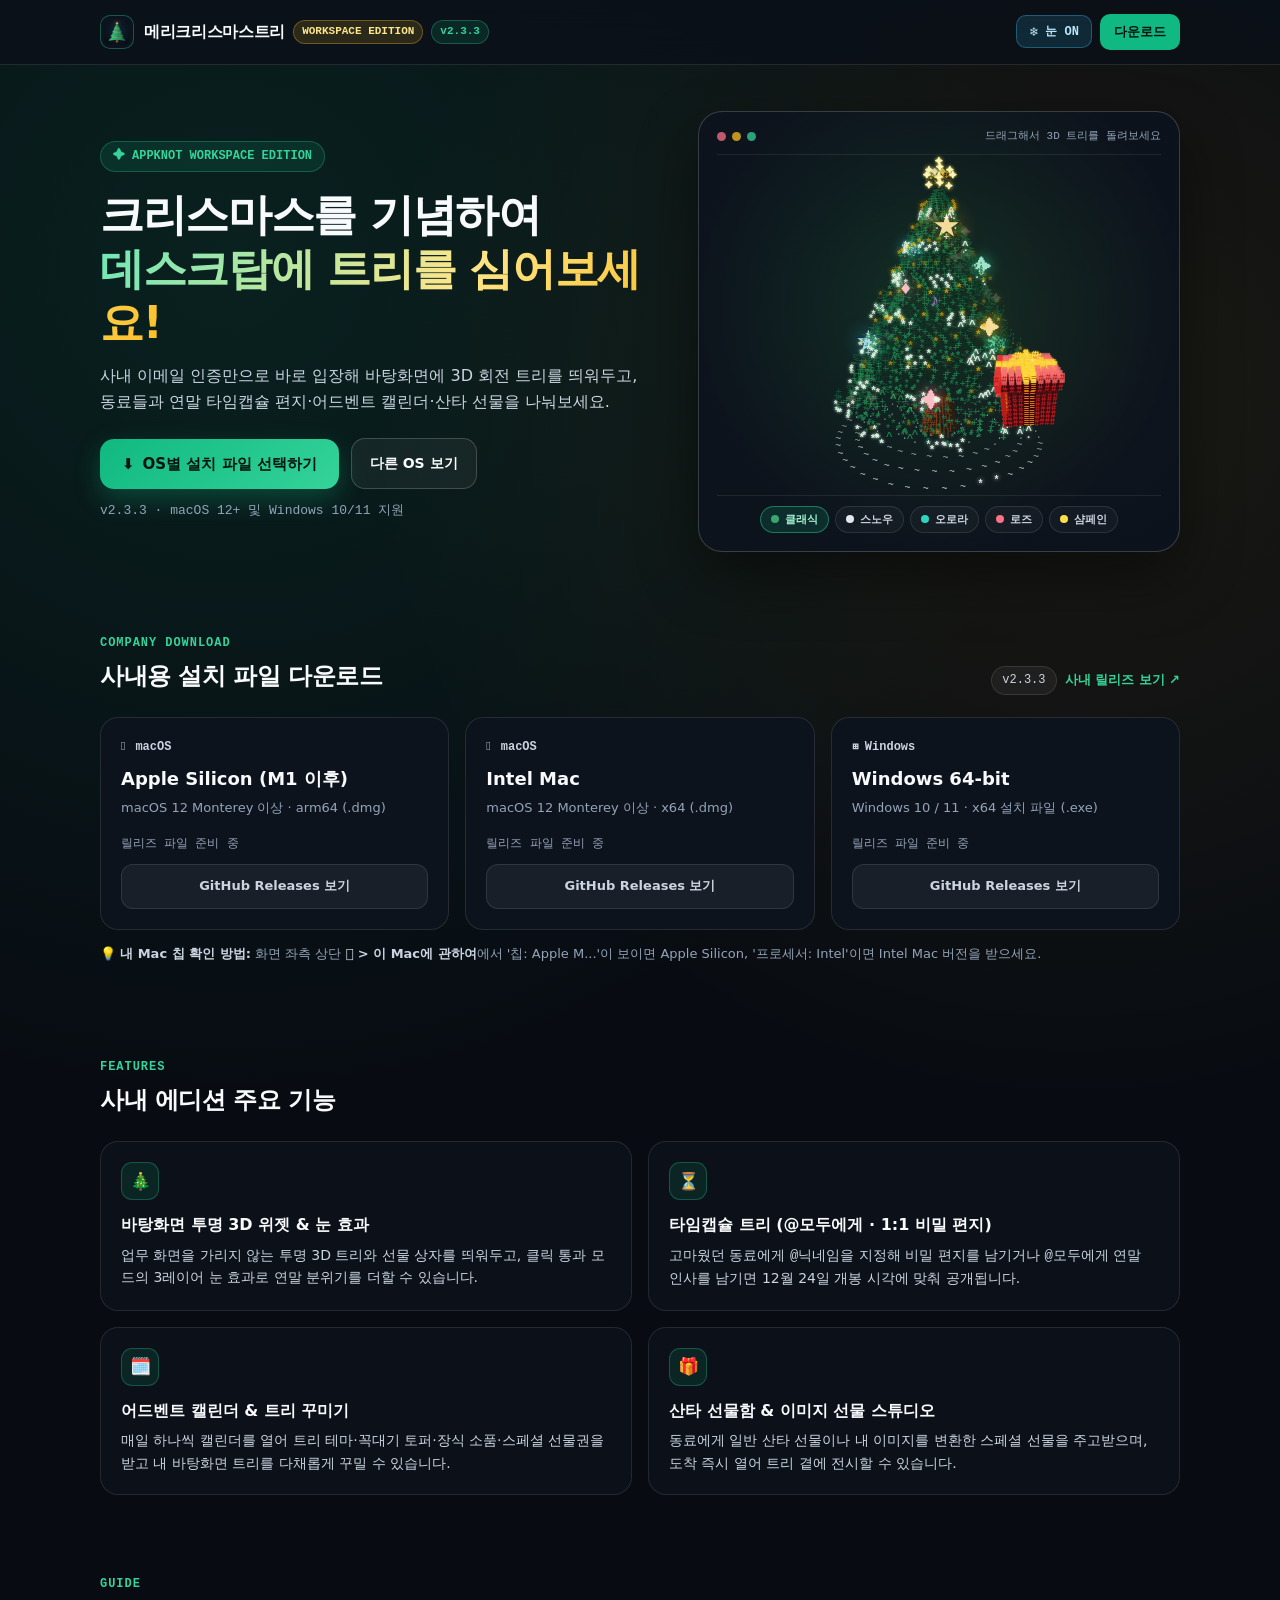
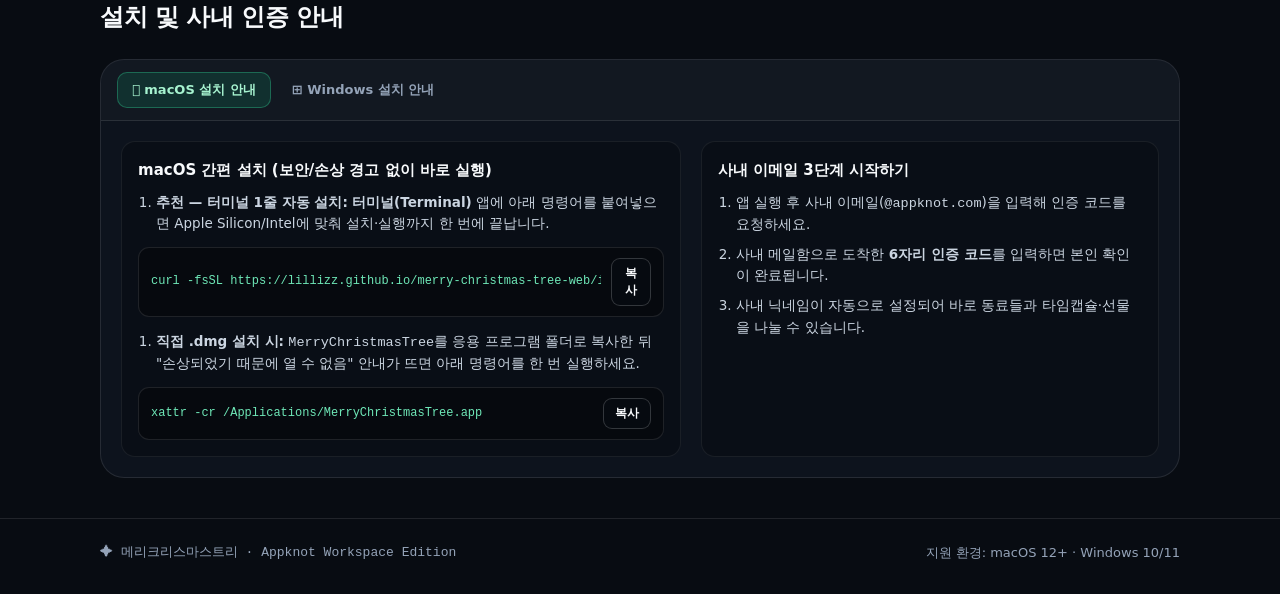
==== commit 2c3f6f78: "chore: 배포 페이지 기본 버전 표기를 v2.3.3으로 업데이트 Co-Authored-By: Gemini 4 Neon <gemini-code-assist[bot]@users.n" ====
--- a/company/index.html
+++ b/company/index.html
@@ -27,7 +27,7 @@
             <span class="brand-text">
               <span class="brand-title">메리크리스마스트리</span>
               <span class="edition-pill mono-font">WORKSPACE EDITION</span>
-              <span id="nav-version-badge" class="version-pill mono-font">v2.3.2</span>
+              <span id="nav-version-badge" class="version-pill mono-font">v2.3.3</span>
             </span>
           </a>
 
@@ -139,7 +139,7 @@
                 <h2 class="section-title">사내용 설치 파일 다운로드</h2>
               </div>
               <div class="section-meta">
-                <span id="release-version-badge" class="meta-pill mono-font">v2.3.2</span>
+                <span id="release-version-badge" class="meta-pill mono-font">v2.3.3</span>
                 <span id="release-date-badge" class="meta-pill mono-font" hidden></span>
                 <a
                   id="github-releases-link"
